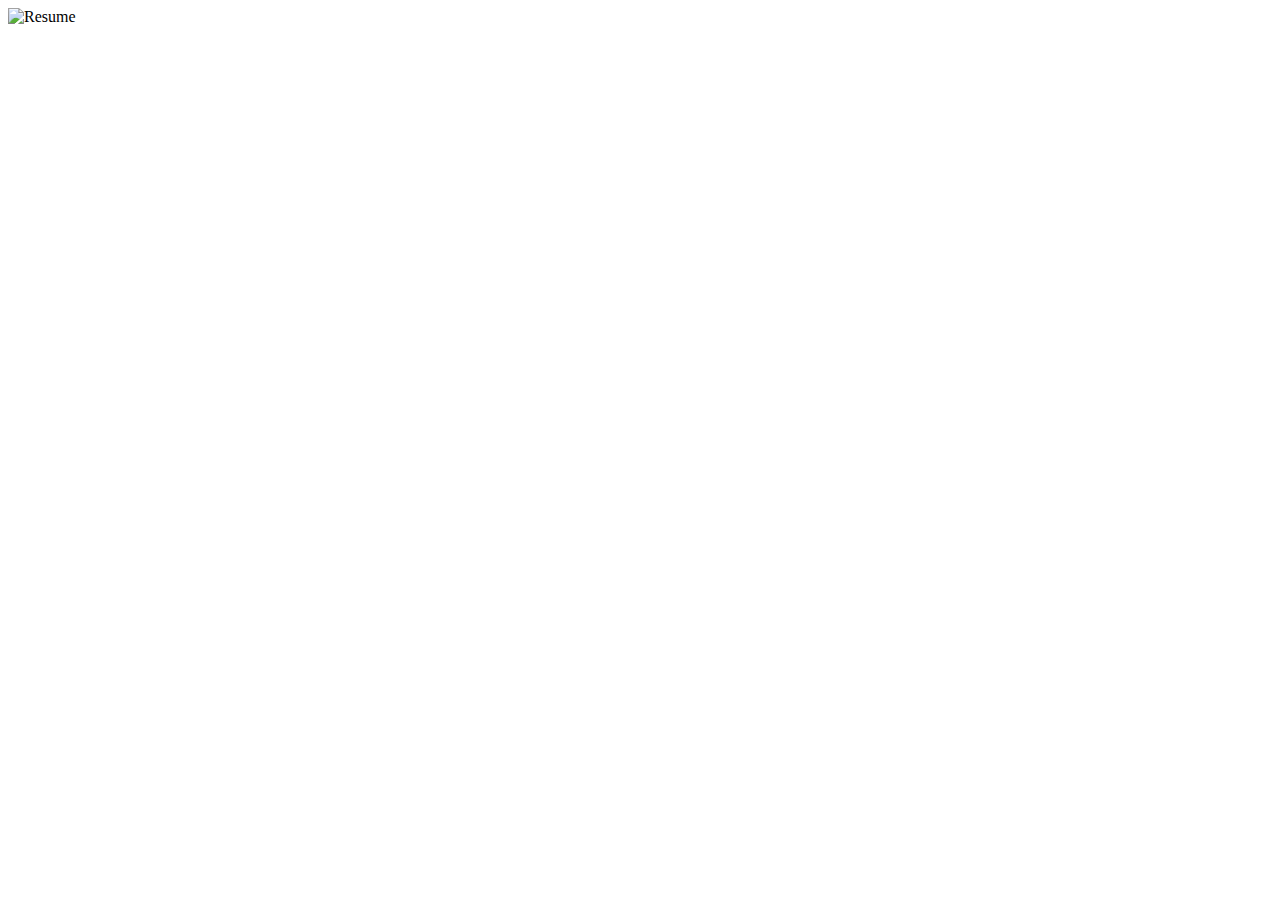
==== Assets/resume.html @ 1e48ecc0 "add nev folder for project and resume pages" ====
<!DOCTYPE html>
<html lang="en">

<head>
  <meta charset="UTF-8"/>
  <meta name="viewport" content="width=device-width, initial-scale=1.0"/>
  <title>Portfolio: Resume</title>
</head>

<body>
  
  <img src="images/CV- John Doe - New.jpeg" alt="Resume"/>  

</body>
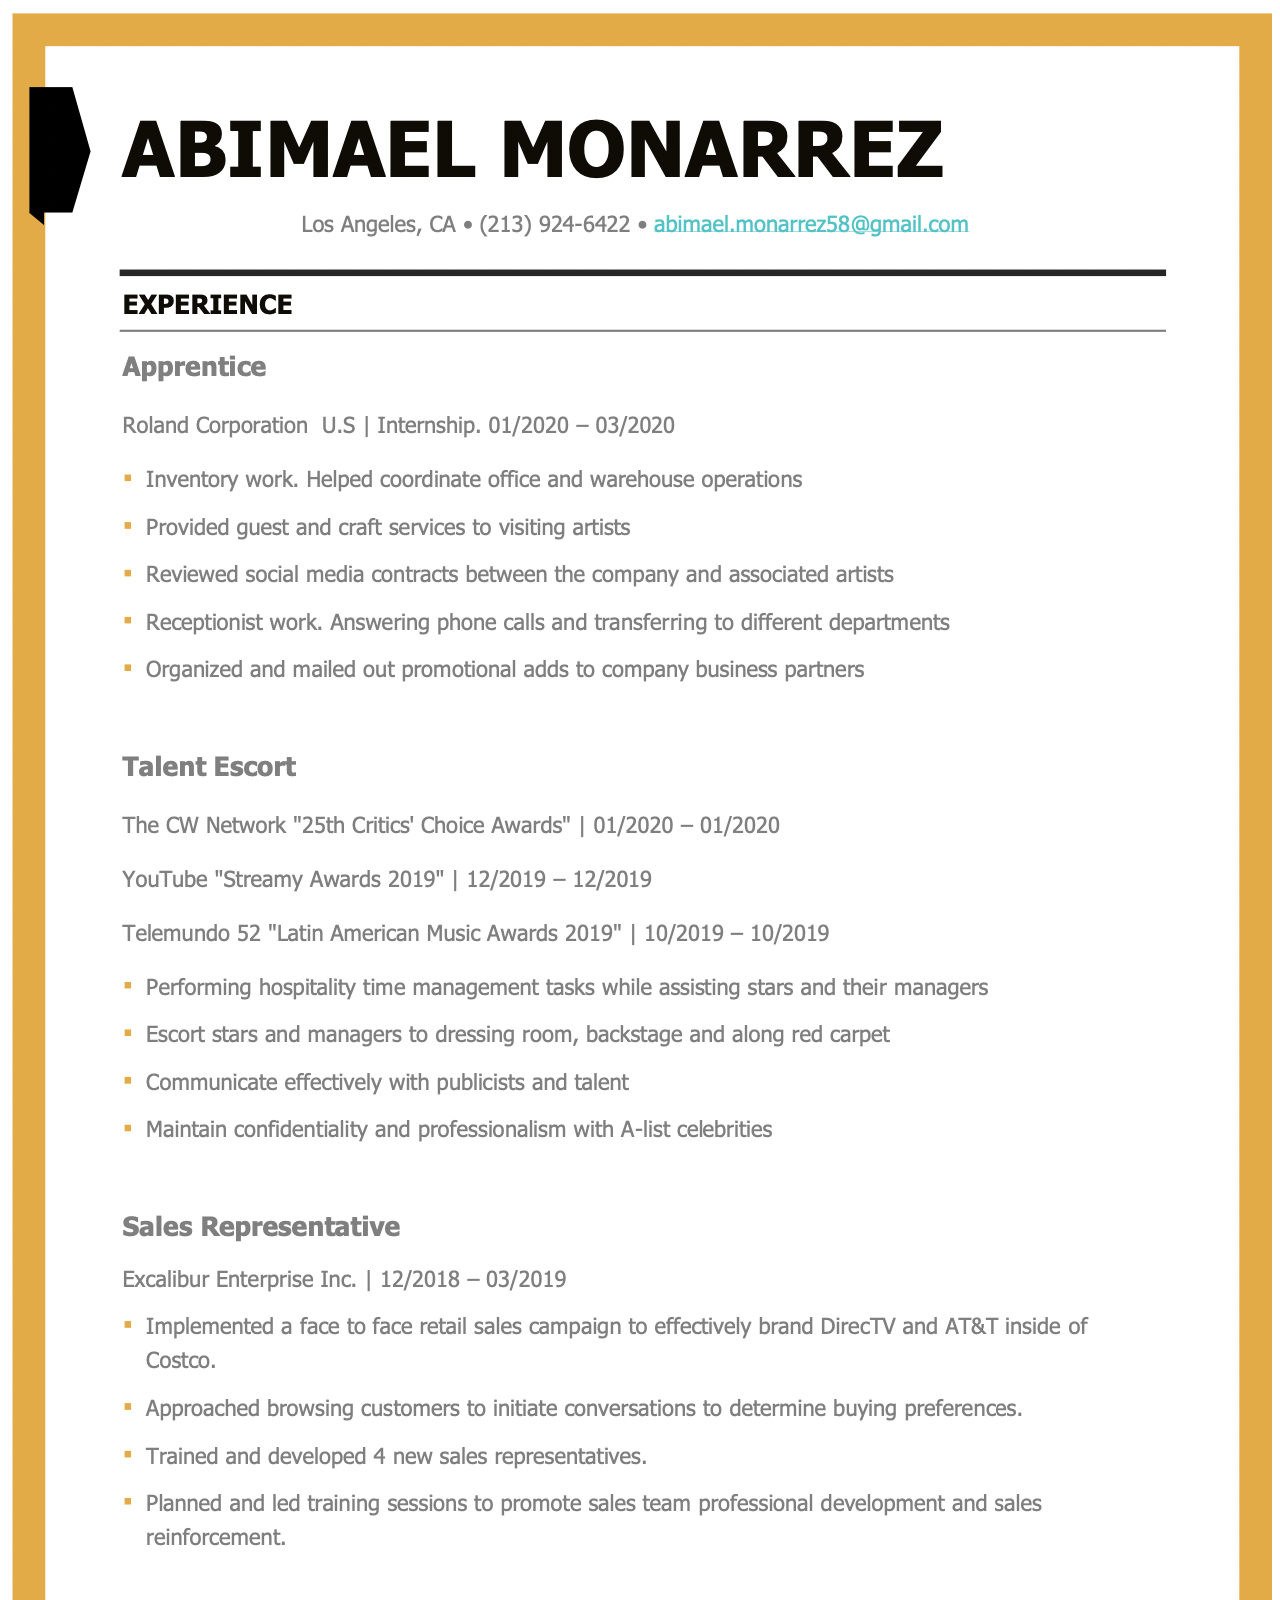
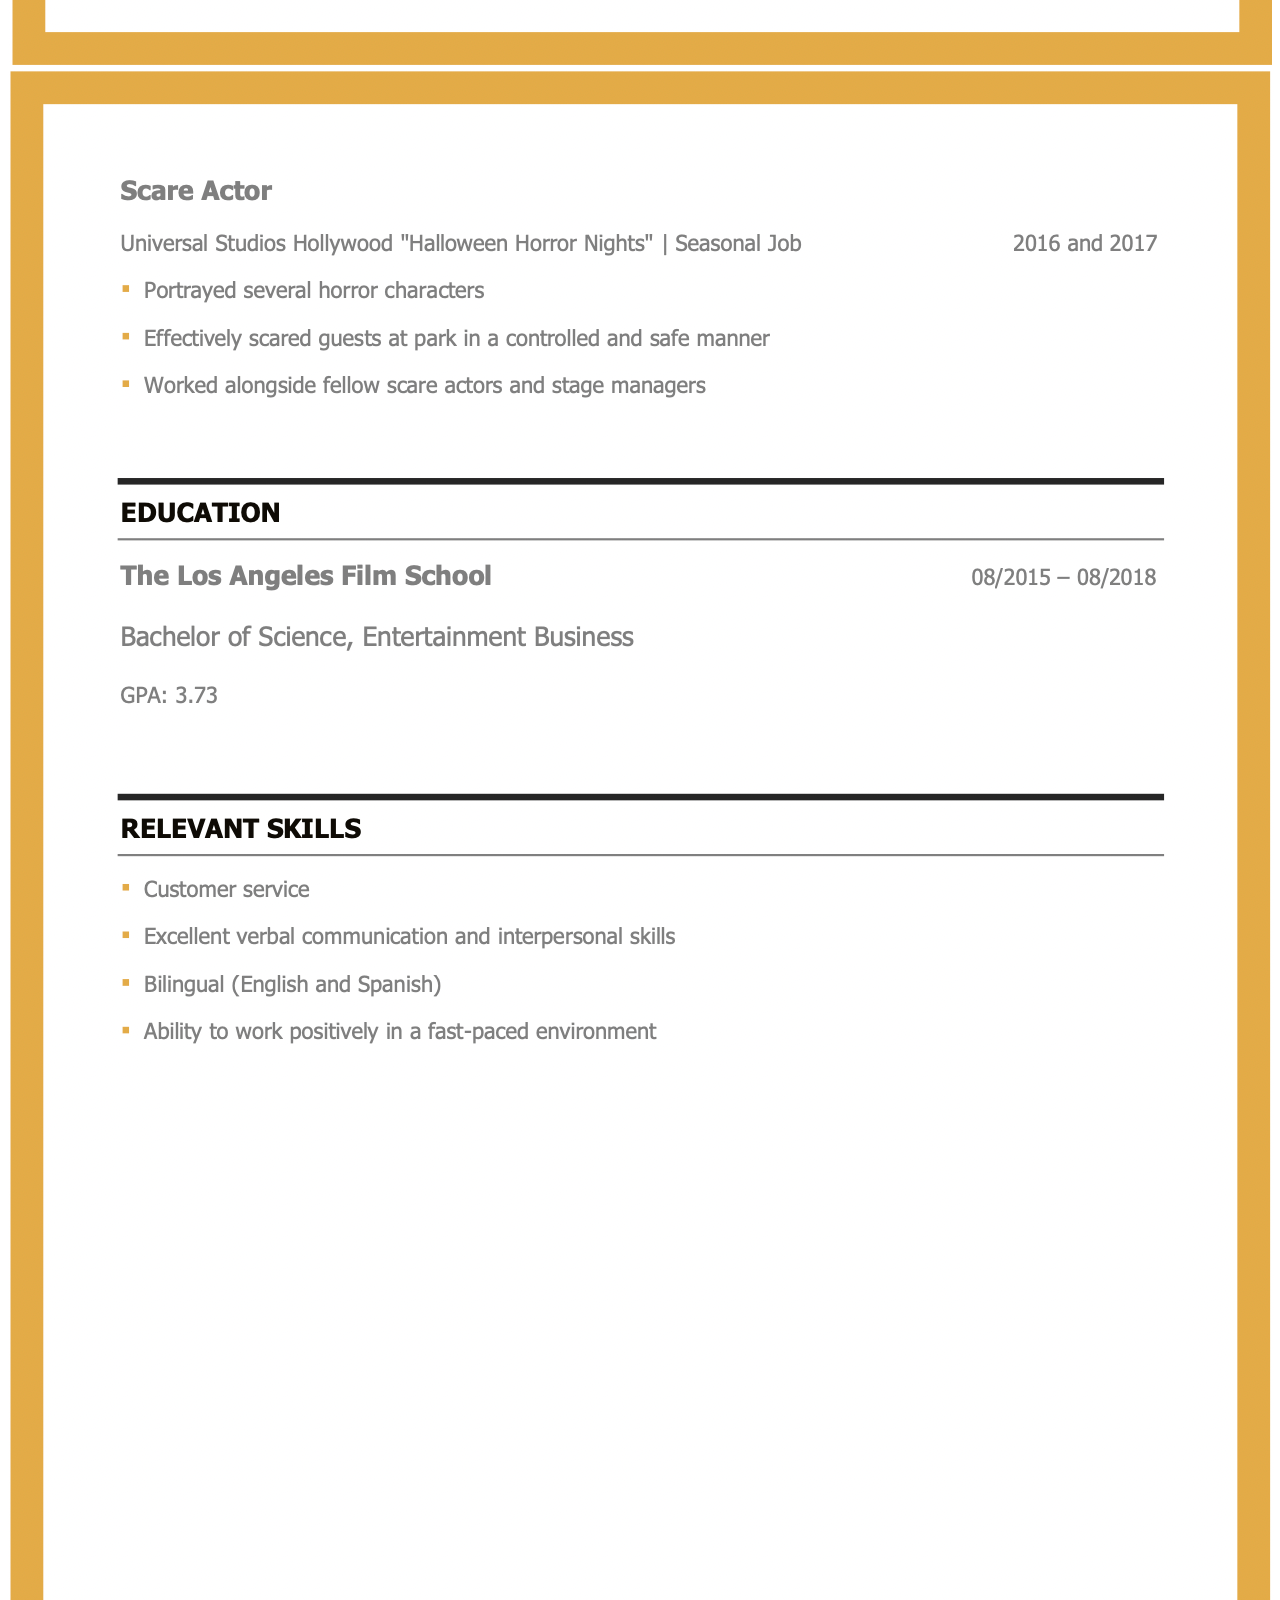
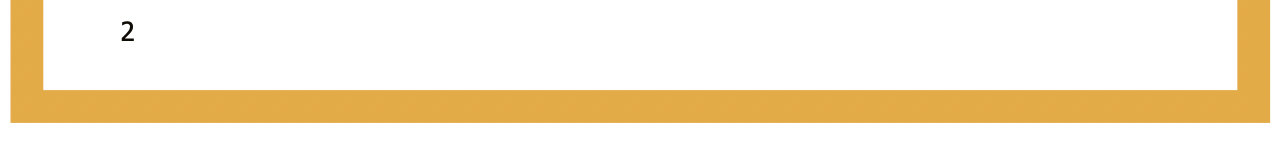
==== commit 5ab6b7f3: "add resume and refactoring" ====
--- a/Assets/resume.html
+++ b/Assets/resume.html
@@ -9,6 +9,7 @@
 
 <body>
   
-  <img src="images/CV- John Doe - New.jpeg" alt="Resume"/>  
+  <img src="my-resume.png" alt="Resume"/>  
+  <img src="my-resume-2.png" alt="Resume"/>  
 
 </body>